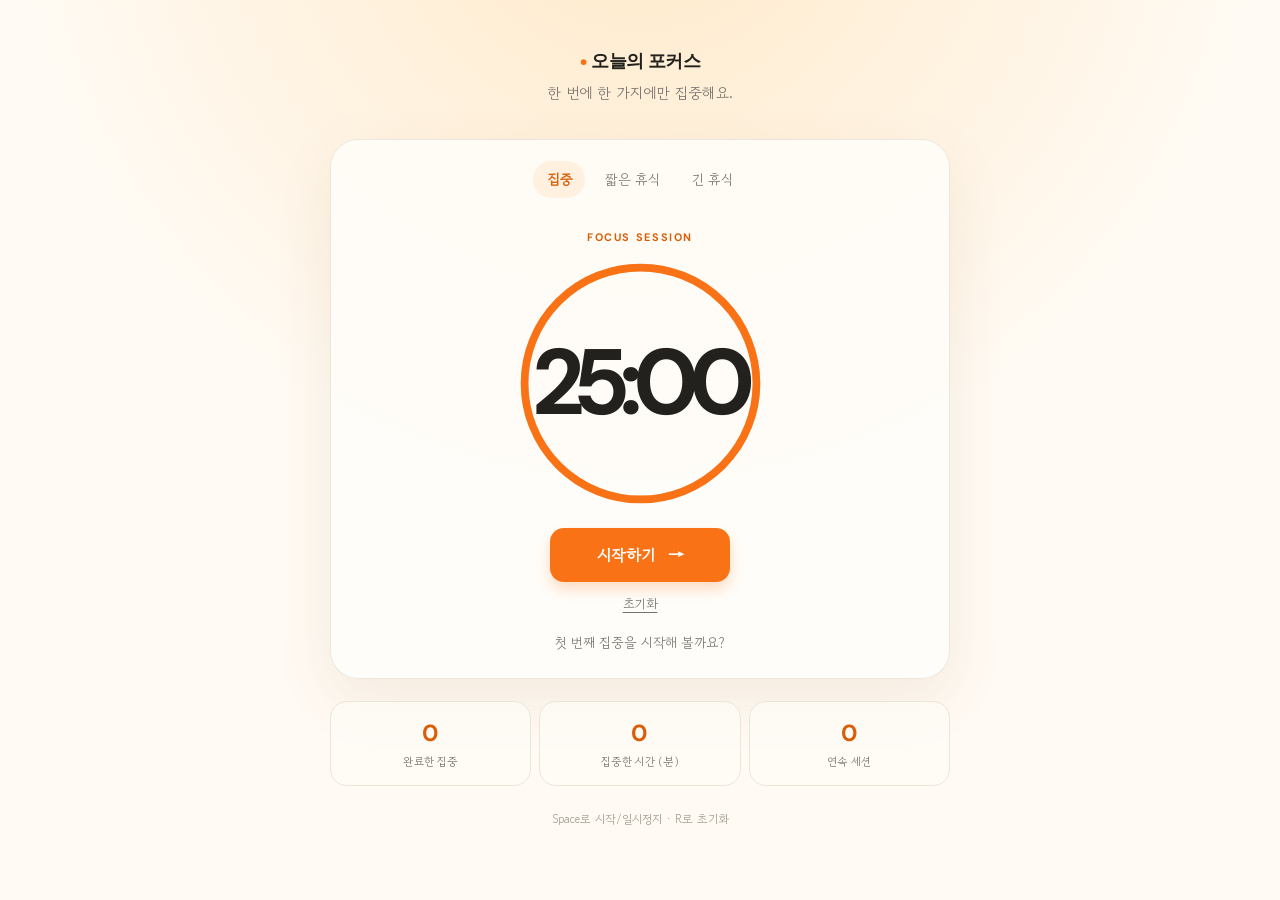
==== index.html @ 0fe3b673 "Add Pomodoro web app and Pages deployment" ====
<!doctype html>
<html lang="ko">
  <head>
    <meta charset="UTF-8" />
    <meta name="viewport" content="width=device-width, initial-scale=1.0" />
    <meta name="theme-color" content="#f97316" />
    <title>오늘의 포커스 | Pomodoro</title>
    <link rel="preconnect" href="https://fonts.googleapis.com" />
    <link rel="preconnect" href="https://fonts.gstatic.com" crossorigin />
    <link href="https://fonts.googleapis.com/css2?family=DM+Sans:wght@400;500;600;700&family=Gowun+Dodum&display=swap" rel="stylesheet" />
    <link rel="stylesheet" href="styles.css" />
  </head>
  <body>
    <main class="app-shell">
      <header>
        <a class="brand" href="/" aria-label="오늘의 포커스 홈"><span>●</span> 오늘의 포커스</a>
        <p>한 번에 한 가지에만 집중해요.</p>
      </header>
      <section class="timer-card" aria-labelledby="timer-label">
        <div class="mode-row" role="tablist" aria-label="타이머 모드">
          <button class="mode active" data-mode="focus" role="tab" aria-selected="true">집중</button>
          <button class="mode" data-mode="shortBreak" role="tab" aria-selected="false">짧은 휴식</button>
          <button class="mode" data-mode="longBreak" role="tab" aria-selected="false">긴 휴식</button>
        </div>
        <p id="timer-label" class="eyebrow">FOCUS SESSION</p>
        <div class="timer-wrap">
          <svg class="progress-ring" viewBox="0 0 240 240" aria-hidden="true"><circle class="ring-track" cx="120" cy="120" r="105" /><circle class="ring-progress" cx="120" cy="120" r="105" /></svg>
          <time id="time" aria-live="polite">25:00</time>
        </div>
        <button id="start" class="start-button">시작하기 <span>→</span></button>
        <button id="reset" class="reset-button">초기화</button>
        <p id="status" class="status">첫 번째 집중을 시작해 볼까요?</p>
      </section>
      <section class="summary" aria-label="오늘의 기록">
        <article><strong id="completed-count">0</strong><span>완료한 집중</span></article>
        <article><strong id="minutes-count">0</strong><span>집중한 시간 (분)</span></article>
        <article><strong id="streak-count">0</strong><span>연속 세션</span></article>
      </section>
      <p class="hint">Space로 시작/일시정지 · R로 초기화</p>
    </main>
    <script src="app.js"></script>
  </body>
</html>
---- styles.css ----
:root { --ink:#23211e; --muted:#77736d; --orange:#f97316; --orange-dark:#d85e08; --cream:#fffaf3; --line:#eee5d9; }
* { box-sizing:border-box; }
body { margin:0; min-height:100vh; color:var(--ink); background:radial-gradient(circle at 50% -15%,#ffe9c8 0,transparent 39rem),var(--cream); font-family:"Gowun Dodum",sans-serif; }
button { font:inherit; cursor:pointer; }
.app-shell { width:min(100% - 2rem,620px); margin:0 auto; padding:3rem 0 2.5rem; text-align:center; }
header { margin-bottom:2.25rem; }.brand { color:var(--ink); font-family:"DM Sans",sans-serif; font-weight:700; font-size:1.15rem; text-decoration:none; letter-spacing:-.02em; }.brand span { color:var(--orange); font-size:.85rem; vertical-align:.1em; }header p { margin:.55rem 0 0; color:var(--muted); font-size:.93rem; }
.timer-card { padding:1.3rem 1.25rem 1.6rem; border:1px solid rgba(238,229,217,.9); border-radius:28px; background:rgba(255,253,249,.85); box-shadow:0 20px 60px rgba(132,82,27,.09); }.mode-row { display:flex; gap:.35rem; justify-content:center; }.mode { border:0; border-radius:999px; padding:.55rem .85rem; color:var(--muted); background:transparent; font-size:.86rem; }.mode.active { color:var(--orange-dark); background:#fff0df; font-weight:bold; }.eyebrow { margin:2rem 0 .45rem; color:var(--orange-dark); font:700 .68rem "DM Sans",sans-serif; letter-spacing:.15em; }
.timer-wrap { position:relative; display:grid; place-items:center; margin:0 auto .7rem; width:min(74vw,265px); aspect-ratio:1; }.progress-ring { position:absolute; inset:0; transform:rotate(-90deg); }.ring-track,.ring-progress { fill:none; stroke-width:7; }.ring-track { stroke:#f4eadf; }.ring-progress { stroke:var(--orange); stroke-linecap:round; stroke-dasharray:659.73; stroke-dashoffset:0; transition:stroke-dashoffset .5s linear,stroke .2s; }time { position:relative; font:700 clamp(3.9rem,14vw,5.8rem)/1 "DM Sans",sans-serif; letter-spacing:-.085em; font-variant-numeric:tabular-nums; }
.start-button { min-width:180px; border:0; border-radius:14px; padding:.93rem 1.35rem; color:white; background:var(--orange); box-shadow:0 7px 14px #f973163d; font-weight:bold; }.start-button:hover { background:var(--orange-dark); transform:translateY(-1px); }.start-button span { margin-left:.5rem; font-size:1.1rem; }.reset-button { display:block; margin:.65rem auto 0; border:0; color:var(--muted); background:transparent; font-size:.8rem; text-decoration:underline; text-underline-offset:3px; }.status { min-height:1.3rem; margin:1.15rem 0 0; color:var(--muted); font-size:.84rem; }
.summary { display:grid; grid-template-columns:repeat(3,1fr); gap:.5rem; margin-top:1.35rem; }.summary article { padding:1rem .35rem; border:1px solid var(--line); border-radius:17px; background:rgba(255,253,249,.62); }.summary strong { display:block; color:var(--orange-dark); font:700 1.45rem "DM Sans",sans-serif; }.summary span { display:block; margin-top:.28rem; color:var(--muted); font-size:.7rem; }.hint { margin:1.5rem 0 0; color:#a39a90; font-size:.74rem; }
body.break-mode { --orange:#26a78a; --orange-dark:#14745e; background:radial-gradient(circle at 50% -15%,#d4f4e9 0,transparent 39rem),#f7fcfa; }body.break-mode .mode.active { color:#14745e; background:#dff6ef; }@media (max-width:390px) { .app-shell { padding-top:2rem; }.timer-card { padding-inline:.75rem; }.mode { padding-inline:.6rem; } }
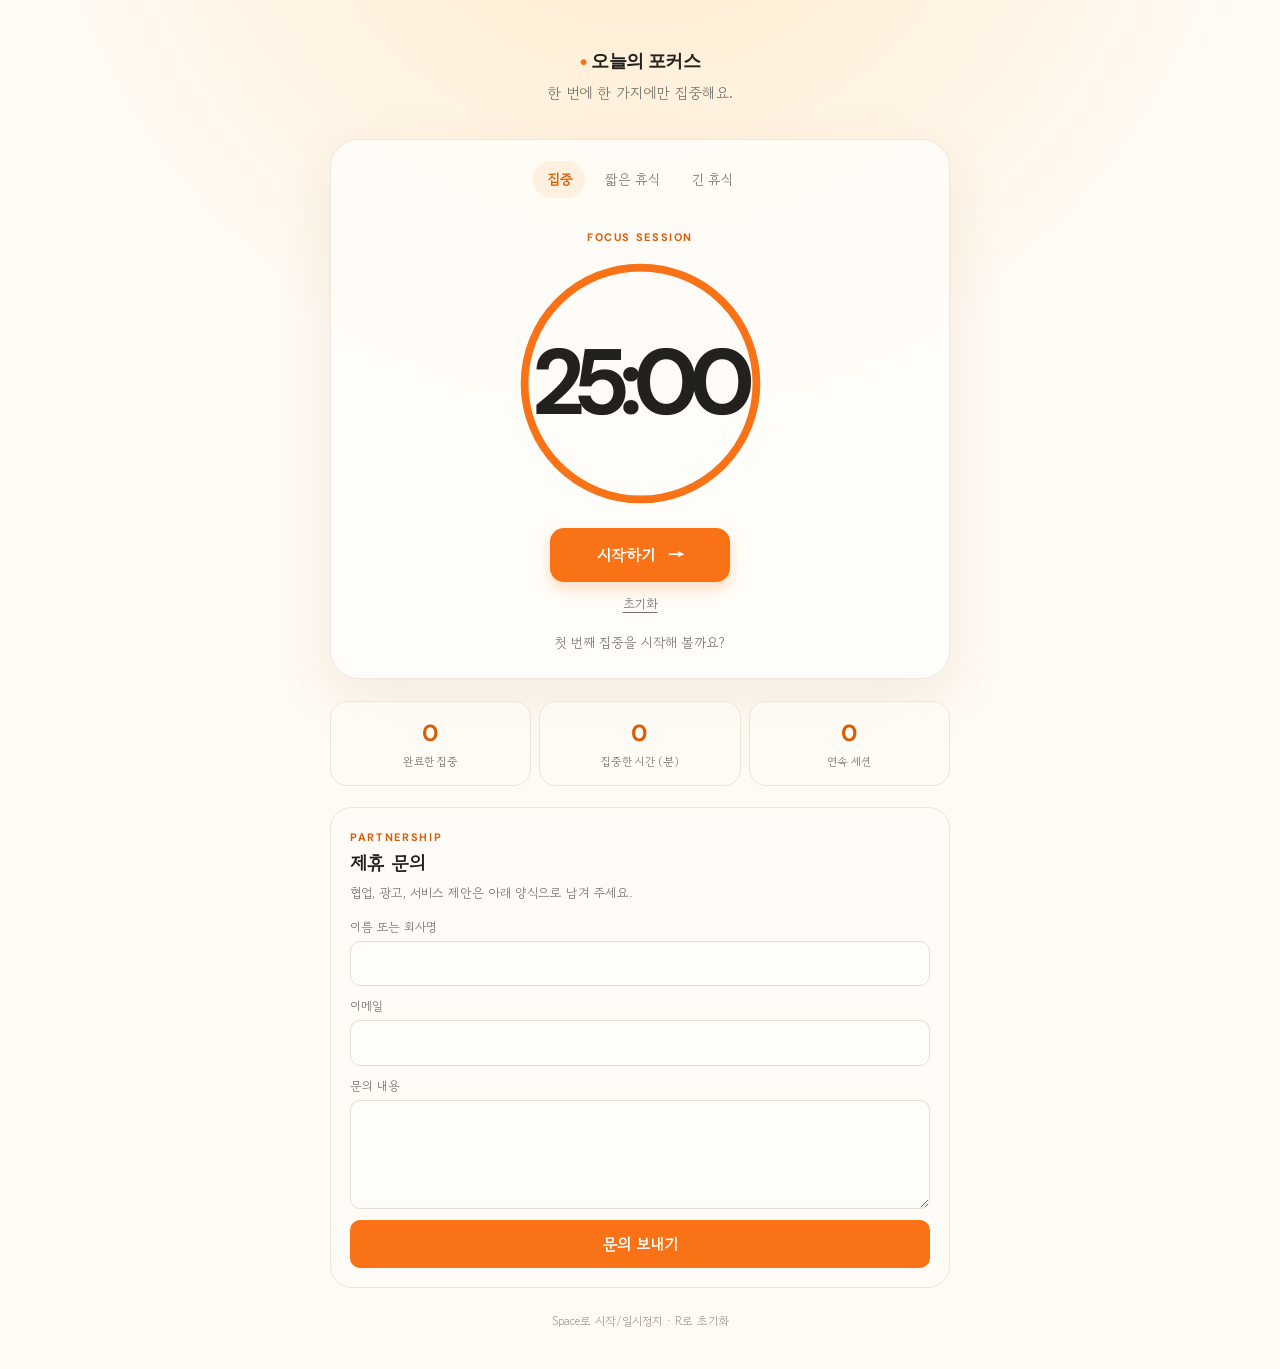
==== commit 5516450f: "Add partnership inquiry form" ====
--- a/index.html
+++ b/index.html
@@ -36,6 +36,27 @@
         <article><strong id="minutes-count">0</strong><span>집중한 시간 (분)</span></article>
         <article><strong id="streak-count">0</strong><span>연속 세션</span></article>
       </section>
+      <section class="contact-card" aria-labelledby="contact-title">
+        <p class="eyebrow">PARTNERSHIP</p>
+        <h2 id="contact-title">제휴 문의</h2>
+        <p>협업, 광고, 서비스 제안은 아래 양식으로 남겨 주세요.</p>
+        <form action="https://formspree.io/f/mdenlnve" method="POST">
+          <label>
+            이름 또는 회사명
+            <input type="text" name="name" autocomplete="name" required />
+          </label>
+          <label>
+            이메일
+            <input type="email" name="email" autocomplete="email" required />
+          </label>
+          <label>
+            문의 내용
+            <textarea name="message" rows="4" required></textarea>
+          </label>
+          <input type="hidden" name="_subject" value="오늘의 포커스 제휴 문의" />
+          <button class="contact-submit" type="submit">문의 보내기</button>
+        </form>
+      </section>
       <p class="hint">Space로 시작/일시정지 · R로 초기화</p>
     </main>
     <script src="app.js"></script>
--- a/styles.css
+++ b/styles.css
@@ -8,4 +8,5 @@
 .timer-wrap { position:relative; display:grid; place-items:center; margin:0 auto .7rem; width:min(74vw,265px); aspect-ratio:1; }.progress-ring { position:absolute; inset:0; transform:rotate(-90deg); }.ring-track,.ring-progress { fill:none; stroke-width:7; }.ring-track { stroke:#f4eadf; }.ring-progress { stroke:var(--orange); stroke-linecap:round; stroke-dasharray:659.73; stroke-dashoffset:0; transition:stroke-dashoffset .5s linear,stroke .2s; }time { position:relative; font:700 clamp(3.9rem,14vw,5.8rem)/1 "DM Sans",sans-serif; letter-spacing:-.085em; font-variant-numeric:tabular-nums; }
 .start-button { min-width:180px; border:0; border-radius:14px; padding:.93rem 1.35rem; color:white; background:var(--orange); box-shadow:0 7px 14px #f973163d; font-weight:bold; }.start-button:hover { background:var(--orange-dark); transform:translateY(-1px); }.start-button span { margin-left:.5rem; font-size:1.1rem; }.reset-button { display:block; margin:.65rem auto 0; border:0; color:var(--muted); background:transparent; font-size:.8rem; text-decoration:underline; text-underline-offset:3px; }.status { min-height:1.3rem; margin:1.15rem 0 0; color:var(--muted); font-size:.84rem; }
 .summary { display:grid; grid-template-columns:repeat(3,1fr); gap:.5rem; margin-top:1.35rem; }.summary article { padding:1rem .35rem; border:1px solid var(--line); border-radius:17px; background:rgba(255,253,249,.62); }.summary strong { display:block; color:var(--orange-dark); font:700 1.45rem "DM Sans",sans-serif; }.summary span { display:block; margin-top:.28rem; color:var(--muted); font-size:.7rem; }.hint { margin:1.5rem 0 0; color:#a39a90; font-size:.74rem; }
+.contact-card { margin-top:1.35rem; padding:1.2rem; border:1px solid var(--line); border-radius:22px; background:rgba(255,253,249,.7); text-align:left; }.contact-card .eyebrow { margin:.15rem 0 .35rem; }.contact-card h2 { margin:0; font-size:1.18rem; }.contact-card > p:not(.eyebrow) { margin:.4rem 0 1rem; color:var(--muted); font-size:.8rem; }.contact-card form { display:grid; gap:.7rem; }.contact-card label { display:grid; gap:.32rem; color:var(--muted); font-size:.77rem; }.contact-card input,.contact-card textarea { width:100%; border:1px solid #e8ddd0; border-radius:10px; padding:.7rem .75rem; color:var(--ink); background:#fffdf9; font:inherit; font-size:.9rem; }.contact-card textarea { resize:vertical; }.contact-card input:focus,.contact-card textarea:focus { outline:2px solid #f9731645; border-color:var(--orange); }.contact-submit { border:0; border-radius:10px; padding:.75rem 1rem; color:#fff; background:var(--orange); font-weight:bold; }.contact-submit:hover { background:var(--orange-dark); }
 body.break-mode { --orange:#26a78a; --orange-dark:#14745e; background:radial-gradient(circle at 50% -15%,#d4f4e9 0,transparent 39rem),#f7fcfa; }body.break-mode .mode.active { color:#14745e; background:#dff6ef; }@media (max-width:390px) { .app-shell { padding-top:2rem; }.timer-card { padding-inline:.75rem; }.mode { padding-inline:.6rem; } }
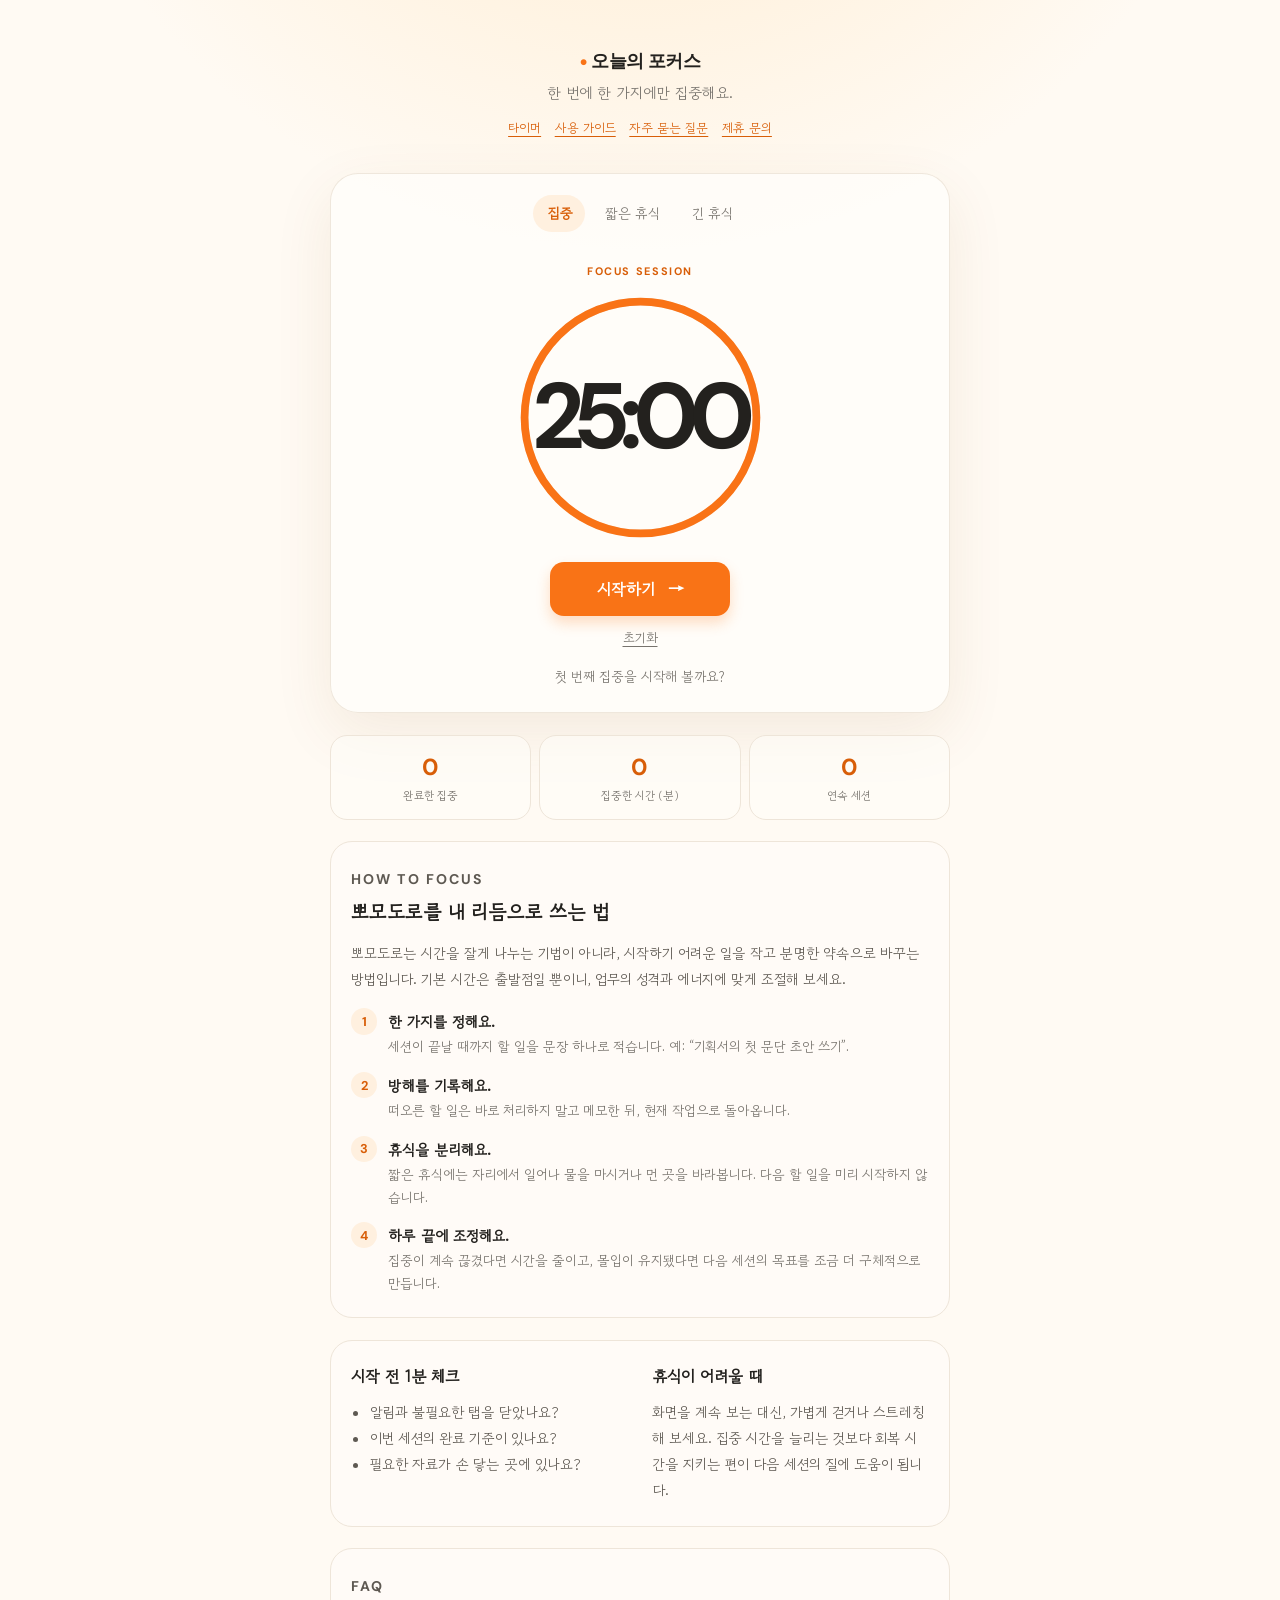
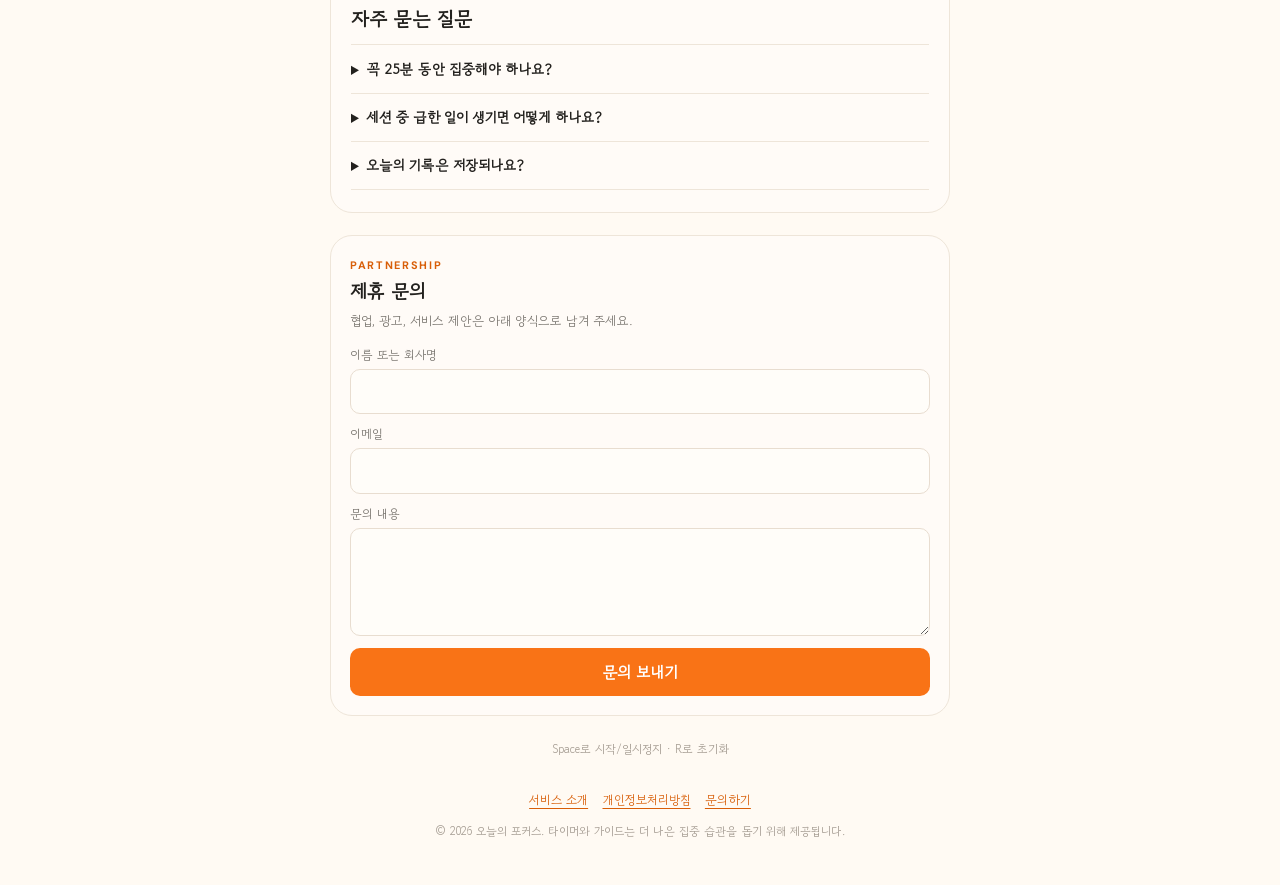
==== commit 37ea556c: "Improve content quality and site transparency" ====
--- a/index.html
+++ b/index.html
@@ -4,7 +4,11 @@
     <meta charset="UTF-8" />
     <meta name="viewport" content="width=device-width, initial-scale=1.0" />
     <meta name="theme-color" content="#f97316" />
+    <meta name="google-adsense-account" content="ca-pub-4383220096389726" />
     <title>오늘의 포커스 | Pomodoro</title>
+    <meta name="description" content="집중과 휴식을 균형 있게 관리할 수 있는 무료 한국어 뽀모도로 타이머와 실천 가이드입니다." />
+    <link rel="canonical" href="https://minaribibimbap.github.io/pomodoro/" />
+    <script async src="https://pagead2.googlesyndication.com/pagead/js/adsbygoogle.js?client=ca-pub-4383220096389726" crossorigin="anonymous"></script>
     <link rel="preconnect" href="https://fonts.googleapis.com" />
     <link rel="preconnect" href="https://fonts.gstatic.com" crossorigin />
     <link href="https://fonts.googleapis.com/css2?family=DM+Sans:wght@400;500;600;700&family=Gowun+Dodum&display=swap" rel="stylesheet" />
@@ -13,10 +17,11 @@
   <body>
     <main class="app-shell">
       <header>
-        <a class="brand" href="/" aria-label="오늘의 포커스 홈"><span>●</span> 오늘의 포커스</a>
+        <a class="brand" href="index.html" aria-label="오늘의 포커스 홈"><span>●</span> 오늘의 포커스</a>
         <p>한 번에 한 가지에만 집중해요.</p>
+        <nav aria-label="주요 메뉴"><a href="#timer">타이머</a><a href="#guide">사용 가이드</a><a href="#faq">자주 묻는 질문</a><a href="#contact">제휴 문의</a></nav>
       </header>
-      <section class="timer-card" aria-labelledby="timer-label">
+      <section id="timer" class="timer-card" aria-labelledby="timer-label">
         <div class="mode-row" role="tablist" aria-label="타이머 모드">
           <button class="mode active" data-mode="focus" role="tab" aria-selected="true">집중</button>
           <button class="mode" data-mode="shortBreak" role="tab" aria-selected="false">짧은 휴식</button>
@@ -36,7 +41,28 @@
         <article><strong id="minutes-count">0</strong><span>집중한 시간 (분)</span></article>
         <article><strong id="streak-count">0</strong><span>연속 세션</span></article>
       </section>
-      <section class="contact-card" aria-labelledby="contact-title">
+      <section id="guide" class="content-section" aria-labelledby="guide-title">
+        <p class="eyebrow">HOW TO FOCUS</p>
+        <h2 id="guide-title">뽀모도로를 내 리듬으로 쓰는 법</h2>
+        <p>뽀모도로는 시간을 잘게 나누는 기법이 아니라, 시작하기 어려운 일을 작고 분명한 약속으로 바꾸는 방법입니다. 기본 시간은 출발점일 뿐이니, 업무의 성격과 에너지에 맞게 조절해 보세요.</p>
+        <ol class="guide-steps">
+          <li><strong>한 가지를 정해요.</strong><span>세션이 끝날 때까지 할 일을 문장 하나로 적습니다. 예: “기획서의 첫 문단 초안 쓰기”.</span></li>
+          <li><strong>방해를 기록해요.</strong><span>떠오른 할 일은 바로 처리하지 말고 메모한 뒤, 현재 작업으로 돌아옵니다.</span></li>
+          <li><strong>휴식을 분리해요.</strong><span>짧은 휴식에는 자리에서 일어나 물을 마시거나 먼 곳을 바라봅니다. 다음 할 일을 미리 시작하지 않습니다.</span></li>
+          <li><strong>하루 끝에 조정해요.</strong><span>집중이 계속 끊겼다면 시간을 줄이고, 몰입이 유지됐다면 다음 세션의 목표를 조금 더 구체적으로 만듭니다.</span></li>
+        </ol>
+      </section>
+      <section class="content-section two-column" aria-label="집중 계획 팁">
+        <article><h2>시작 전 1분 체크</h2><ul><li>알림과 불필요한 탭을 닫았나요?</li><li>이번 세션의 완료 기준이 있나요?</li><li>필요한 자료가 손 닿는 곳에 있나요?</li></ul></article>
+        <article><h2>휴식이 어려울 때</h2><p>화면을 계속 보는 대신, 가볍게 걷거나 스트레칭해 보세요. 집중 시간을 늘리는 것보다 회복 시간을 지키는 편이 다음 세션의 질에 도움이 됩니다.</p></article>
+      </section>
+      <section id="faq" class="content-section" aria-labelledby="faq-title">
+        <p class="eyebrow">FAQ</p><h2 id="faq-title">자주 묻는 질문</h2>
+        <details><summary>꼭 25분 동안 집중해야 하나요?</summary><p>아닙니다. 처음이라면 10~15분으로 시작해도 충분합니다. 중요한 것은 예측 가능한 집중과 휴식의 리듬을 만드는 것입니다.</p></details>
+        <details><summary>세션 중 급한 일이 생기면 어떻게 하나요?</summary><p>정말 긴급한 일인지 먼저 판단하세요. 미룰 수 있다면 간단히 적어 두고 돌아오고, 중단했다면 타이머를 초기화한 뒤 다음 세션에서 다시 시작하세요.</p></details>
+        <details><summary>오늘의 기록은 저장되나요?</summary><p>현재 기록은 이 페이지를 열어 둔 동안만 표시됩니다. 개인 정보나 타이머 기록을 서버에 저장하지 않습니다.</p></details>
+      </section>
+      <section id="contact" class="contact-card" aria-labelledby="contact-title">
         <p class="eyebrow">PARTNERSHIP</p>
         <h2 id="contact-title">제휴 문의</h2>
         <p>협업, 광고, 서비스 제안은 아래 양식으로 남겨 주세요.</p>
@@ -58,6 +84,7 @@
         </form>
       </section>
       <p class="hint">Space로 시작/일시정지 · R로 초기화</p>
+      <footer><a href="about.html">서비스 소개</a><a href="privacy.html">개인정보처리방침</a><a href="#contact">문의하기</a><p>© 2026 오늘의 포커스. 타이머와 가이드는 더 나은 집중 습관을 돕기 위해 제공됩니다.</p></footer>
     </main>
     <script src="app.js"></script>
   </body>
--- a/styles.css
+++ b/styles.css
@@ -4,9 +4,11 @@
 button { font:inherit; cursor:pointer; }
 .app-shell { width:min(100% - 2rem,620px); margin:0 auto; padding:3rem 0 2.5rem; text-align:center; }
 header { margin-bottom:2.25rem; }.brand { color:var(--ink); font-family:"DM Sans",sans-serif; font-weight:700; font-size:1.15rem; text-decoration:none; letter-spacing:-.02em; }.brand span { color:var(--orange); font-size:.85rem; vertical-align:.1em; }header p { margin:.55rem 0 0; color:var(--muted); font-size:.93rem; }
+nav { display:flex; flex-wrap:wrap; justify-content:center; gap:.85rem; margin-top:1rem; }nav a,footer a,.content-section a { color:var(--orange-dark); font-size:.78rem; text-underline-offset:3px; }
 .timer-card { padding:1.3rem 1.25rem 1.6rem; border:1px solid rgba(238,229,217,.9); border-radius:28px; background:rgba(255,253,249,.85); box-shadow:0 20px 60px rgba(132,82,27,.09); }.mode-row { display:flex; gap:.35rem; justify-content:center; }.mode { border:0; border-radius:999px; padding:.55rem .85rem; color:var(--muted); background:transparent; font-size:.86rem; }.mode.active { color:var(--orange-dark); background:#fff0df; font-weight:bold; }.eyebrow { margin:2rem 0 .45rem; color:var(--orange-dark); font:700 .68rem "DM Sans",sans-serif; letter-spacing:.15em; }
 .timer-wrap { position:relative; display:grid; place-items:center; margin:0 auto .7rem; width:min(74vw,265px); aspect-ratio:1; }.progress-ring { position:absolute; inset:0; transform:rotate(-90deg); }.ring-track,.ring-progress { fill:none; stroke-width:7; }.ring-track { stroke:#f4eadf; }.ring-progress { stroke:var(--orange); stroke-linecap:round; stroke-dasharray:659.73; stroke-dashoffset:0; transition:stroke-dashoffset .5s linear,stroke .2s; }time { position:relative; font:700 clamp(3.9rem,14vw,5.8rem)/1 "DM Sans",sans-serif; letter-spacing:-.085em; font-variant-numeric:tabular-nums; }
 .start-button { min-width:180px; border:0; border-radius:14px; padding:.93rem 1.35rem; color:white; background:var(--orange); box-shadow:0 7px 14px #f973163d; font-weight:bold; }.start-button:hover { background:var(--orange-dark); transform:translateY(-1px); }.start-button span { margin-left:.5rem; font-size:1.1rem; }.reset-button { display:block; margin:.65rem auto 0; border:0; color:var(--muted); background:transparent; font-size:.8rem; text-decoration:underline; text-underline-offset:3px; }.status { min-height:1.3rem; margin:1.15rem 0 0; color:var(--muted); font-size:.84rem; }
 .summary { display:grid; grid-template-columns:repeat(3,1fr); gap:.5rem; margin-top:1.35rem; }.summary article { padding:1rem .35rem; border:1px solid var(--line); border-radius:17px; background:rgba(255,253,249,.62); }.summary strong { display:block; color:var(--orange-dark); font:700 1.45rem "DM Sans",sans-serif; }.summary span { display:block; margin-top:.28rem; color:var(--muted); font-size:.7rem; }.hint { margin:1.5rem 0 0; color:#a39a90; font-size:.74rem; }
 .contact-card { margin-top:1.35rem; padding:1.2rem; border:1px solid var(--line); border-radius:22px; background:rgba(255,253,249,.7); text-align:left; }.contact-card .eyebrow { margin:.15rem 0 .35rem; }.contact-card h2 { margin:0; font-size:1.18rem; }.contact-card > p:not(.eyebrow) { margin:.4rem 0 1rem; color:var(--muted); font-size:.8rem; }.contact-card form { display:grid; gap:.7rem; }.contact-card label { display:grid; gap:.32rem; color:var(--muted); font-size:.77rem; }.contact-card input,.contact-card textarea { width:100%; border:1px solid #e8ddd0; border-radius:10px; padding:.7rem .75rem; color:var(--ink); background:#fffdf9; font:inherit; font-size:.9rem; }.contact-card textarea { resize:vertical; }.contact-card input:focus,.contact-card textarea:focus { outline:2px solid #f9731645; border-color:var(--orange); }.contact-submit { border:0; border-radius:10px; padding:.75rem 1rem; color:#fff; background:var(--orange); font-weight:bold; }.contact-submit:hover { background:var(--orange-dark); }
+.content-section { margin-top:1.35rem; padding:1.4rem 1.25rem; border:1px solid var(--line); border-radius:22px; background:rgba(255,253,249,.7); text-align:left; }.content-section .eyebrow { margin:.1rem 0 .35rem; }.content-section h1,.content-section h2 { margin:.1rem 0 .7rem; line-height:1.45; font-size:1.22rem; }.content-section h1 { font-size:1.5rem; }.content-section p,.content-section li { color:#5e5952; font-size:.88rem; line-height:1.85; }.content-section ul { margin:0; padding-left:1.2rem; }.guide-steps { display:grid; gap:.85rem; margin:1rem 0 0; padding:0; list-style:none; counter-reset:guide; }.guide-steps li { display:grid; grid-template-columns:1.8rem 1fr; column-gap:.5rem; counter-increment:guide; }.guide-steps li::before { content:counter(guide); display:grid; place-items:center; grid-row:span 2; width:1.65rem; height:1.65rem; border-radius:50%; color:var(--orange-dark); background:#fff0df; font:700 .8rem "DM Sans",sans-serif; }.guide-steps strong { color:var(--ink); font-size:.92rem; }.guide-steps span { grid-column:2; color:var(--muted); font-size:.84rem; line-height:1.7; }.two-column { display:grid; grid-template-columns:repeat(2,1fr); gap:1.5rem; }.two-column h2 { font-size:1rem; }.two-column p { margin:0; }details { border-top:1px solid var(--line); padding:.85rem 0; }details:last-child { border-bottom:1px solid var(--line); }summary { cursor:pointer; color:var(--ink); font-size:.88rem; font-weight:bold; }details p { margin:.65rem 0 0; }.policy-page { max-width:720px; }.policy-page .content-section { padding:1.6rem; }footer { margin:1.8rem 0 .25rem; color:#a39a90; text-align:center; }footer a { margin:0 .45rem; }footer p { margin:.8rem 0 0; font-size:.72rem; line-height:1.6; }
 body.break-mode { --orange:#26a78a; --orange-dark:#14745e; background:radial-gradient(circle at 50% -15%,#d4f4e9 0,transparent 39rem),#f7fcfa; }body.break-mode .mode.active { color:#14745e; background:#dff6ef; }@media (max-width:390px) { .app-shell { padding-top:2rem; }.timer-card { padding-inline:.75rem; }.mode { padding-inline:.6rem; } }
